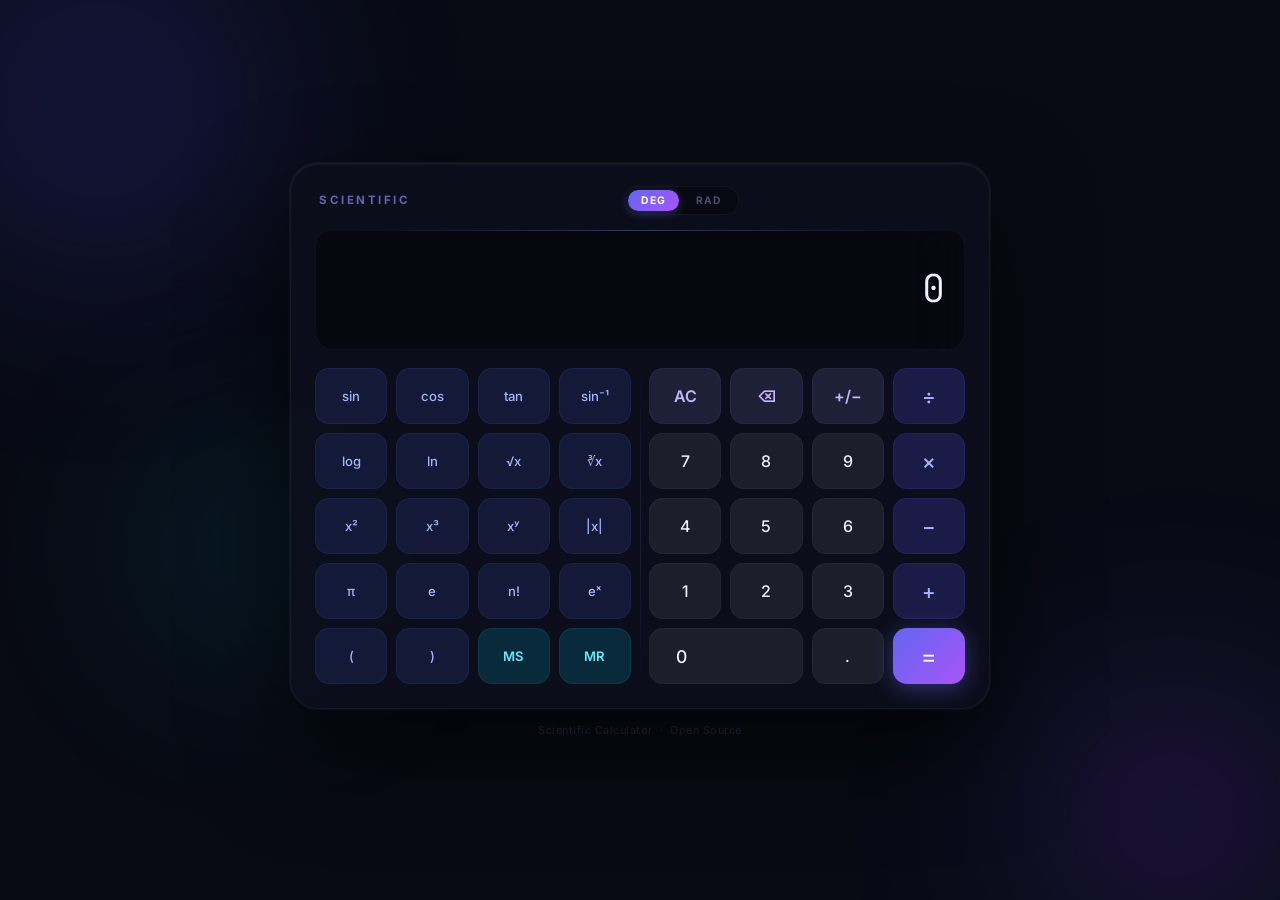
==== calculator/index.html @ 5fecb899 "feat: Implement initial scientific calculator with HTML, CSS, and JavaScript files." ====
<!DOCTYPE html>
<html lang="en">
<head>
    <meta charset="UTF-8">
    <meta name="viewport" content="width=device-width, initial-scale=1.0">
    <title>Scientific Calculator</title>
    <meta name="description" content="A modern scientific calculator built with HTML, CSS and JavaScript.">
    <link rel="preconnect" href="https://fonts.googleapis.com">
    <link href="https://fonts.googleapis.com/css2?family=Inter:wght@300;400;500;600;700&family=JetBrains+Mono:wght@300;400;500&display=swap" rel="stylesheet">
    <link rel="stylesheet" href="style.css">
</head>
<body>

    <div class="bg-orbs">
        <div class="orb orb-1"></div>
        <div class="orb orb-2"></div>
        <div class="orb orb-3"></div>
    </div>

    <div class="calculator-wrapper">
        <div class="calculator">

            <!-- Header -->
            <div class="calc-header">
                <span class="calc-title">Scientific</span>
                <div class="mode-toggle">
                    <button class="mode-btn active" id="btn-deg" onclick="setAngleMode('deg')">DEG</button>
                    <button class="mode-btn" id="btn-rad" onclick="setAngleMode('rad')">RAD</button>
                </div>
                <div class="memory-indicator" id="mem-indicator" title="Memory stored"></div>
            </div>

            <!-- Display -->
            <div class="display-section">
                <div class="history-line" id="history-line"></div>
                <div class="expression-display" id="expression">0</div>
                <div class="result-preview" id="result-preview"></div>
            </div>

            <!-- Buttons -->
            <div class="buttons-area">

                <!-- Scientific panel -->
                <div class="sci-panel">
                    <button class="btn btn-sci" onclick="insertFunc('sin(')">sin</button>
                    <button class="btn btn-sci" onclick="insertFunc('cos(')">cos</button>
                    <button class="btn btn-sci" onclick="insertFunc('tan(')">tan</button>
                    <button class="btn btn-sci" onclick="insertFunc('asin(')">sin⁻¹</button>

                    <button class="btn btn-sci" onclick="insertFunc('log10(')">log</button>
                    <button class="btn btn-sci" onclick="insertFunc('log(')">ln</button>
                    <button class="btn btn-sci" onclick="insertFunc('sqrt(')">√x</button>
                    <button class="btn btn-sci" onclick="insertFunc('cbrt(')">∛x</button>

                    <button class="btn btn-sci" onclick="appendToExpression('^2')">x²</button>
                    <button class="btn btn-sci" onclick="appendToExpression('^3')">x³</button>
                    <button class="btn btn-sci" onclick="appendToExpression('^(')">xʸ</button>
                    <button class="btn btn-sci" onclick="insertFunc('abs(')">|x|</button>

                    <button class="btn btn-sci" onclick="appendToExpression('PI')">π</button>
                    <button class="btn btn-sci" onclick="appendToExpression('E')">e</button>
                    <button class="btn btn-sci" onclick="insertFunc('fac(')">n!</button>
                    <button class="btn btn-sci" onclick="insertFunc('exp(')">eˣ</button>

                    <button class="btn btn-sci" onclick="appendToExpression('(')"> ( </button>
                    <button class="btn btn-sci" onclick="appendToExpression(')')"> ) </button>
                    <button class="btn btn-mem" id="btn-ms" onclick="memoryStore()" title="Memory Store">MS</button>
                    <button class="btn btn-mem" id="btn-mr" onclick="memoryRecall()" title="Memory Recall">MR</button>
                </div>

                <!-- Standard numpad -->
                <div class="std-panel">
                    <button class="btn btn-function" onclick="clearAll()">AC</button>
                    <button class="btn btn-function" onclick="backspace()">⌫</button>
                    <button class="btn btn-function" onclick="toggleSign()">+/−</button>
                    <button class="btn btn-operator" onclick="appendToExpression('÷')">÷</button>

                    <button class="btn btn-number" onclick="appendToExpression('7')">7</button>
                    <button class="btn btn-number" onclick="appendToExpression('8')">8</button>
                    <button class="btn btn-number" onclick="appendToExpression('9')">9</button>
                    <button class="btn btn-operator" onclick="appendToExpression('×')">×</button>

                    <button class="btn btn-number" onclick="appendToExpression('4')">4</button>
                    <button class="btn btn-number" onclick="appendToExpression('5')">5</button>
                    <button class="btn btn-number" onclick="appendToExpression('6')">6</button>
                    <button class="btn btn-operator" onclick="appendToExpression('-')">−</button>

                    <button class="btn btn-number" onclick="appendToExpression('1')">1</button>
                    <button class="btn btn-number" onclick="appendToExpression('2')">2</button>
                    <button class="btn btn-number" onclick="appendToExpression('3')">3</button>
                    <button class="btn btn-operator" onclick="appendToExpression('+')">+</button>

                    <button class="btn btn-number btn-zero" onclick="appendToExpression('0')">0</button>
                    <button class="btn btn-number" onclick="appendToExpression('.')">.</button>
                    <button class="btn btn-equals" id="btn-equals" onclick="calculate()">=</button>
                </div>

            </div><!-- /.buttons-area -->
        </div><!-- /.calculator -->

        <p class="footer-text">Scientific Calculator &nbsp;·&nbsp; Open Source</p>
    </div>

    <script src="script.js"></script>
</body>
</html>
---- calculator/style.css ----
* { margin: 0; padding: 0; box-sizing: border-box; }

:root {
    --bg-dark:       #080b14;
    --calc-bg:       rgba(12,15,28,0.92);
    --display-bg:    rgba(0,0,0,0.42);
    --btn-num-bg:    rgba(255,255,255,0.07);
    --btn-num-hover: rgba(255,255,255,0.14);
    --btn-func-bg:   rgba(100,100,160,0.22);
    --btn-func-hov:  rgba(100,100,160,0.40);
    --btn-op-bg:     rgba(88,80,236,0.22);
    --btn-op-hov:    rgba(88,80,236,0.46);
    --btn-op-act:    rgba(88,80,236,0.78);
    --btn-sci-bg:    rgba(28,38,80,0.55);
    --btn-sci-hov:   rgba(50,65,145,0.62);
    --btn-mem-bg:    rgba(10,120,145,0.28);
    --btn-mem-hov:   rgba(15,185,210,0.38);
    --eq-start:      #6366f1;
    --eq-end:        #a855f7;
    --text-primary:  #eef0ff;
    --text-sec:      rgba(180,192,245,0.42);
    --text-sci:      #a5b4fc;
    --text-mem:      #67e8f9;
    --border:        rgba(255,255,255,0.05);
    --gap:           9px;
    --r-btn:         14px;
    --r-calc:        28px;
}

body {
    font-family: 'Inter', sans-serif;
    background: var(--bg-dark);
    min-height: 100vh;
    display: flex;
    align-items: center;
    justify-content: center;
    overflow: hidden;
}

/* ── Orbs ─────────────────────── */
.bg-orbs { position: fixed; inset: 0; z-index: 0; pointer-events: none; }
.orb {
    position: absolute; border-radius: 50%;
    filter: blur(95px); opacity: 0.28;
    animation: floatOrb 13s ease-in-out infinite alternate;
}
.orb-1 { width:520px;height:520px; background:radial-gradient(circle,#4f46e5,transparent 70%); top:-160px;left:-160px; }
.orb-2 { width:430px;height:430px; background:radial-gradient(circle,#7c3aed,transparent 70%); bottom:-130px;right:-110px; animation-delay:-4s; }
.orb-3 { width:310px;height:310px; background:radial-gradient(circle,#0891b2,transparent 70%); bottom:22%;left:8%; animation-delay:-8s; }
@keyframes floatOrb {
    from { transform:translate(0,0) scale(1); }
    to   { transform:translate(24px,-24px) scale(1.09); }
}

/* ── Wrapper ──────────────────── */
.calculator-wrapper {
    position:relative; z-index:1;
    display:flex; flex-direction:column; align-items:center; gap:14px;
}
.calculator {
    width:700px;
    background: var(--calc-bg);
    border:1px solid var(--border);
    border-radius: var(--r-calc);
    padding:22px 24px 24px;
    backdrop-filter:blur(40px);
    box-shadow:
        0 40px 100px rgba(0,0,0,0.65),
        0 0 0 1px var(--border),
        inset 0 1px 0 rgba(255,255,255,0.045);
    transition: box-shadow .4s ease;
}
.calculator:hover {
    box-shadow:
        0 50px 120px rgba(0,0,0,0.72),
        0 0 90px rgba(99,102,241,0.11),
        0 0 0 1px rgba(99,102,241,0.19),
        inset 0 1px 0 rgba(255,255,255,0.07);
}

/* ── Header ───────────────────── */
.calc-header {
    display:flex; align-items:center; justify-content:space-between;
    margin-bottom:14px; padding:0 4px;
}
.calc-title {
    font-size:.72rem; font-weight:700; letter-spacing:2.5px;
    text-transform:uppercase; color:#818cf8; opacity:.7;
}
.mode-toggle {
    display:flex; gap:4px; background:rgba(0,0,0,0.36);
    border-radius:20px; padding:3px; border:1px solid var(--border);
}
.mode-btn {
    font-family:'Inter',sans-serif; font-size:.65rem; font-weight:700;
    letter-spacing:1px; padding:4px 13px; border:none; border-radius:16px;
    cursor:pointer; background:transparent; color:rgba(180,192,255,0.38);
    transition:all .2s ease;
}
.mode-btn.active {
    background:linear-gradient(135deg,var(--eq-start),var(--eq-end));
    color:#fff; box-shadow:0 2px 10px rgba(99,102,241,0.42);
}
.memory-indicator {
    width:8px; height:8px; border-radius:50%;
    background:#22d3ee; box-shadow:0 0 8px #22d3ee;
    opacity:0; transition:opacity .3s ease;
}
.memory-indicator.active { opacity:1; }

/* ── Display ──────────────────── */
.display-section {
    background:var(--display-bg);
    border-radius:18px; padding:16px 20px 14px;
    margin-bottom:18px; min-height:116px;
    display:flex; flex-direction:column;
    justify-content:flex-end; align-items:flex-end;
    border:1px solid rgba(255,255,255,0.035);
    position:relative; overflow:hidden;
}
.display-section::before {
    content:''; position:absolute;
    top:0; left:0; right:0; height:1px;
    background:linear-gradient(90deg,transparent,rgba(130,140,255,0.35),transparent);
}
.history-line {
    font-family:'JetBrains Mono',monospace; font-size:.76rem;
    color:var(--text-sec); min-height:18px; margin-bottom:4px;
    max-width:100%; text-align:right;
    overflow:hidden; text-overflow:ellipsis; white-space:nowrap;
}
.expression-display {
    font-family:'JetBrains Mono',monospace; font-size:2.4rem;
    font-weight:300; color:var(--text-primary);
    letter-spacing:-1px; word-break:break-all;
    text-align:right; line-height:1.1;
    transition:font-size .15s ease; max-width:100%;
}
.expression-display.sm  { font-size:1.8rem; }
.expression-display.xs  { font-size:1.3rem; }
.expression-display.xxs { font-size:1rem; }
.expression-display.error { color:#f87171; font-size:1rem; }
.result-preview {
    font-family:'JetBrains Mono',monospace; font-size:.95rem;
    color:var(--text-sec); min-height:20px; margin-top:5px;
    transition:all .2s;
}

/* ── Two-panel grid ───────────── */
.buttons-area {
    display:grid; grid-template-columns:1fr 1fr; gap:18px;
    position:relative;
}
.buttons-area::after {
    content:''; position:absolute;
    left:50%; top:0; bottom:0; width:1px;
    background:linear-gradient(to bottom,transparent,rgba(130,140,255,0.14),transparent);
    pointer-events:none;
}

/* sci & std grids */
.sci-panel, .std-panel {
    display:grid; grid-template-columns:repeat(4,1fr); gap:var(--gap);
}

/* ── Base button ──────────────── */
.btn {
    height:56px; border:none; border-radius:var(--r-btn);
    font-family:'Inter',sans-serif; font-size:1rem; font-weight:500;
    cursor:pointer; outline:none; position:relative; overflow:hidden;
    transition:all .13s cubic-bezier(.4,0,.2,1);
    border:1px solid rgba(255,255,255,0.04);
    user-select:none; -webkit-tap-highlight-color:transparent;
}
.btn::after {
    content:''; position:absolute; inset:0;
    background:radial-gradient(circle at center,rgba(255,255,255,0.18) 0%,transparent 66%);
    opacity:0; transition:opacity .15s;
}
.btn:active::after { opacity:1; }
.btn:active  { transform:scale(0.9); }
.btn:hover   { transform:translateY(-1px); }

/* number */
.btn-number { background:var(--btn-num-bg); color:var(--text-primary); }
.btn-number:hover { background:var(--btn-num-hover); box-shadow:0 4px 18px rgba(0,0,0,0.3); }

/* function (AC ⌫ +/-) */
.btn-function { background:var(--btn-func-bg); color:#c4b5fd; font-weight:600; }
.btn-function:hover { background:var(--btn-func-hov); }

/* operator */
.btn-operator { background:var(--btn-op-bg); color:#a5b4fc; font-size:1.3rem; border-color:rgba(88,80,236,0.15); }
.btn-operator:hover { background:var(--btn-op-hov); color:#e0e7ff; box-shadow:0 4px 18px rgba(88,80,236,0.2); }
.btn-operator.active { background:var(--btn-op-act); color:#fff; box-shadow:0 0 16px rgba(99,102,241,0.46); }

/* scientific */
.btn-sci { background:var(--btn-sci-bg); color:var(--text-sci); font-size:.82rem; border-color:rgba(80,100,200,0.12); }
.btn-sci:hover { background:var(--btn-sci-hov); color:#dde4ff; box-shadow:0 4px 16px rgba(60,80,200,0.24); }

/* memory */
.btn-mem { background:var(--btn-mem-bg); color:var(--text-mem); font-size:.82rem; font-weight:600; letter-spacing:.5px; border-color:rgba(0,185,215,0.12); }
.btn-mem:hover { background:var(--btn-mem-hov); box-shadow:0 4px 16px rgba(0,185,220,0.22); }

/* zero wide */
.btn-zero { grid-column:span 2; text-align:left; padding-left:26px; font-size:1.1rem; }

/* equals */
.btn-equals {
    background:linear-gradient(135deg,var(--eq-start),var(--eq-end));
    color:#fff; font-size:1.5rem; font-weight:400; border:none;
    box-shadow:0 4px 22px rgba(99,102,241,0.42);
}
.btn-equals:hover {
    background:linear-gradient(135deg,#818cf8,#c084fc);
    box-shadow:0 6px 30px rgba(99,102,241,0.62); transform:translateY(-2px);
}
.btn-equals:active { transform:scale(0.92); }

/* ── Footer ───────────────────── */
.footer-text { color:rgba(120,130,200,0.28); font-size:.68rem; letter-spacing:.5px; }

/* ── Ripple ───────────────────── */
.ripple {
    position:absolute; border-radius:50%;
    background:rgba(255,255,255,0.22); width:56px; height:56px;
    pointer-events:none; margin-left:-28px; margin-top:-28px;
    animation:rippleAnim .52s ease-out forwards; transform-origin:center;
}
@keyframes rippleAnim { from{transform:scale(0);opacity:.6} to{transform:scale(3.6);opacity:0} }

/* ── Animations ───────────────── */
@keyframes shake {
    0%,100%{transform:translateX(0)} 20%{transform:translateX(-8px)}
    40%{transform:translateX(8px)}   60%{transform:translateX(-5px)}
    80%{transform:translateX(5px)}
}
.shake { animation:shake .4s ease; }

@keyframes popIn {
    0%  {transform:scale(.93);opacity:.6}
    60% {transform:scale(1.05)}
    100%{transform:scale(1);opacity:1}
}
.pop { animation:popIn .28s cubic-bezier(.34,1.56,.64,1); }

/* ── Responsive ───────────────── */
@media (max-width:740px) {
    .calculator { width:100vw; border-radius:0; padding:14px; }
    .btn { height:50px; }
    .btn-sci { font-size:.76rem; }
    .expression-display { font-size:2rem; }
}
@media (max-width:520px) {
    .buttons-area { grid-template-columns:1fr; }
    .buttons-area::after { display:none; }
}
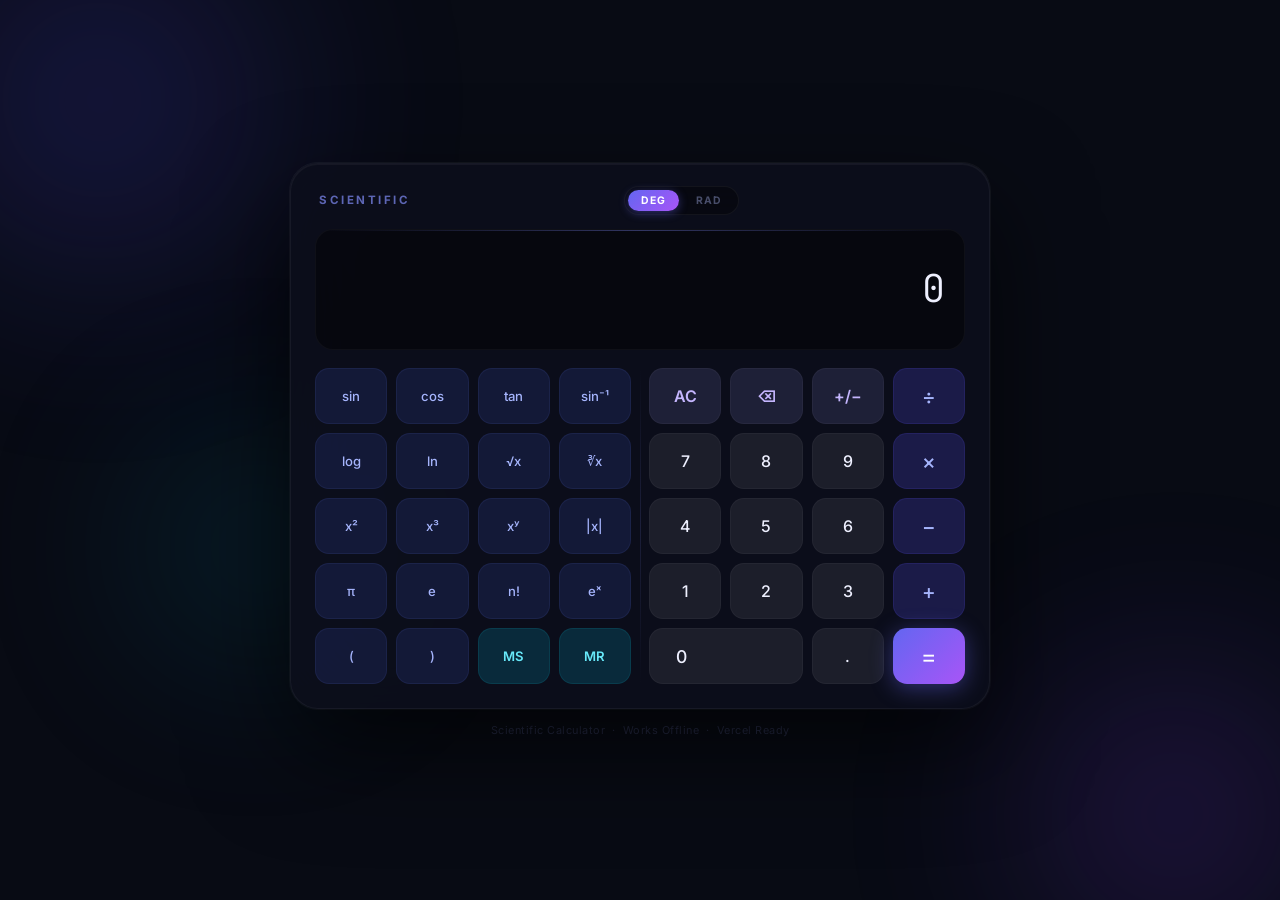
==== commit c4f7ceef: "feat: Add scientific calculator application with HTML, CSS, and JavaScript structure." ====
--- a/calculator/index.html
+++ b/calculator/index.html
@@ -1,106 +1,438 @@
 <!DOCTYPE html>
 <html lang="en">
 <head>
-    <meta charset="UTF-8">
-    <meta name="viewport" content="width=device-width, initial-scale=1.0">
-    <title>Scientific Calculator</title>
-    <meta name="description" content="A modern scientific calculator built with HTML, CSS and JavaScript.">
-    <link rel="preconnect" href="https://fonts.googleapis.com">
-    <link href="https://fonts.googleapis.com/css2?family=Inter:wght@300;400;500;600;700&family=JetBrains+Mono:wght@300;400;500&display=swap" rel="stylesheet">
-    <link rel="stylesheet" href="style.css">
+<meta charset="UTF-8">
+<meta name="viewport" content="width=device-width, initial-scale=1.0">
+<title>Scientific Calculator</title>
+<meta name="description" content="Modern scientific calculator — HTML, CSS, JavaScript.">
+<link rel="preconnect" href="https://fonts.googleapis.com">
+<link href="https://fonts.googleapis.com/css2?family=Inter:wght@300;400;500;600;700&family=JetBrains+Mono:wght@300;400;500&display=swap" rel="stylesheet">
+<style>
+*{margin:0;padding:0;box-sizing:border-box}
+:root{
+  --bg:#080b14;--calc:#0c0f1cec;--disp:rgba(0,0,0,.42);
+  --n-bg:rgba(255,255,255,.07);--n-hov:rgba(255,255,255,.14);
+  --f-bg:rgba(100,100,160,.22);--f-hov:rgba(100,100,160,.40);
+  --op-bg:rgba(88,80,236,.22);--op-hov:rgba(88,80,236,.46);--op-act:rgba(88,80,236,.78);
+  --s-bg:rgba(28,38,80,.55);--s-hov:rgba(50,65,145,.62);
+  --m-bg:rgba(10,120,145,.28);--m-hov:rgba(15,185,210,.38);
+  --eq1:#6366f1;--eq2:#a855f7;
+  --tx:#eef0ff;--tx2:rgba(180,192,245,.42);--ts:#a5b4fc;--tm:#67e8f9;
+  --bd:rgba(255,255,255,.05);--gap:9px;--rb:14px;--rc:28px
+}
+body{font-family:'Inter',sans-serif;background:var(--bg);min-height:100vh;
+  display:flex;align-items:center;justify-content:center;overflow:hidden}
+
+/* orbs */
+.bg-orbs{position:fixed;inset:0;z-index:0;pointer-events:none}
+.orb{position:absolute;border-radius:50%;filter:blur(95px);opacity:.28;
+  animation:floatOrb 13s ease-in-out infinite alternate}
+.orb-1{width:520px;height:520px;background:radial-gradient(circle,#4f46e5,transparent 70%);top:-160px;left:-160px}
+.orb-2{width:430px;height:430px;background:radial-gradient(circle,#7c3aed,transparent 70%);bottom:-130px;right:-110px;animation-delay:-4s}
+.orb-3{width:310px;height:310px;background:radial-gradient(circle,#0891b2,transparent 70%);bottom:22%;left:8%;animation-delay:-8s}
+@keyframes floatOrb{from{transform:translate(0,0)scale(1)}to{transform:translate(24px,-24px)scale(1.09)}}
+
+/* wrapper */
+.calc-wrap{position:relative;z-index:1;display:flex;flex-direction:column;align-items:center;gap:14px}
+.calculator{
+  width:700px;background:var(--calc);border:1px solid var(--bd);border-radius:var(--rc);
+  padding:22px 24px 24px;backdrop-filter:blur(40px);
+  box-shadow:0 40px 100px rgba(0,0,0,.65),0 0 0 1px var(--bd),inset 0 1px 0 rgba(255,255,255,.045);
+  transition:box-shadow .4s ease
+}
+.calculator:hover{
+  box-shadow:0 50px 120px rgba(0,0,0,.72),0 0 90px rgba(99,102,241,.11),
+             0 0 0 1px rgba(99,102,241,.19),inset 0 1px 0 rgba(255,255,255,.07)
+}
+
+/* header */
+.calc-hdr{display:flex;align-items:center;justify-content:space-between;margin-bottom:14px;padding:0 4px}
+.calc-title{font-size:.72rem;font-weight:700;letter-spacing:2.5px;text-transform:uppercase;color:#818cf8;opacity:.7}
+.mode-toggle{display:flex;gap:4px;background:rgba(0,0,0,.36);border-radius:20px;padding:3px;border:1px solid var(--bd)}
+.mode-btn{font-family:'Inter',sans-serif;font-size:.65rem;font-weight:700;letter-spacing:1px;
+  padding:4px 13px;border:none;border-radius:16px;cursor:pointer;
+  background:transparent;color:rgba(180,192,255,.38);transition:all .2s}
+.mode-btn.active{background:linear-gradient(135deg,var(--eq1),var(--eq2));color:#fff;box-shadow:0 2px 10px rgba(99,102,241,.42)}
+.mem-dot{width:8px;height:8px;border-radius:50%;background:#22d3ee;box-shadow:0 0 8px #22d3ee;opacity:0;transition:opacity .3s}
+.mem-dot.on{opacity:1}
+
+/* display */
+.display{
+  background:var(--disp);border-radius:18px;padding:16px 20px 14px;
+  margin-bottom:18px;min-height:116px;display:flex;flex-direction:column;
+  justify-content:flex-end;align-items:flex-end;
+  border:1px solid rgba(255,255,255,.035);position:relative;overflow:hidden
+}
+.display::before{content:'';position:absolute;top:0;left:0;right:0;height:1px;
+  background:linear-gradient(90deg,transparent,rgba(130,140,255,.35),transparent)}
+.hist{font-family:'JetBrains Mono',monospace;font-size:.76rem;color:var(--tx2);
+  min-height:18px;margin-bottom:4px;text-align:right;overflow:hidden;text-overflow:ellipsis;white-space:nowrap}
+.expr{font-family:'JetBrains Mono',monospace;font-size:2.4rem;font-weight:300;color:var(--tx);
+  letter-spacing:-1px;word-break:break-all;text-align:right;line-height:1.1;
+  transition:font-size .15s;max-width:100%}
+.expr.sm{font-size:1.8rem}.expr.xs{font-size:1.3rem}.expr.xxs{font-size:1rem}
+.expr.err{color:#f87171;font-size:1rem}
+.preview{font-family:'JetBrains Mono',monospace;font-size:.95rem;color:var(--tx2);min-height:20px;margin-top:5px;transition:all .2s}
+
+/* button grid */
+.btn-area{display:grid;grid-template-columns:1fr 1fr;gap:18px;position:relative}
+.btn-area::after{content:'';position:absolute;left:50%;top:0;bottom:0;width:1px;
+  background:linear-gradient(to bottom,transparent,rgba(130,140,255,.14),transparent);pointer-events:none}
+.sci-panel,.std-panel{display:grid;grid-template-columns:repeat(4,1fr);gap:var(--gap)}
+
+/* buttons */
+.btn{
+  height:56px;border:none;border-radius:var(--rb);font-family:'Inter',sans-serif;
+  font-size:1rem;font-weight:500;cursor:pointer;outline:none;
+  position:relative;overflow:hidden;
+  transition:all .13s cubic-bezier(.4,0,.2,1);
+  border:1px solid rgba(255,255,255,.04);user-select:none
+}
+.btn::after{content:'';position:absolute;inset:0;
+  background:radial-gradient(circle at center,rgba(255,255,255,.18) 0%,transparent 66%);
+  opacity:0;transition:opacity .15s}
+.btn:active::after{opacity:1}
+.btn:active{transform:scale(.9)}.btn:hover{transform:translateY(-1px)}
+
+.btn-n{background:var(--n-bg);color:var(--tx)}
+.btn-n:hover{background:var(--n-hov);box-shadow:0 4px 18px rgba(0,0,0,.3)}
+.btn-f{background:var(--f-bg);color:#c4b5fd;font-weight:600}
+.btn-f:hover{background:var(--f-hov)}
+.btn-op{background:var(--op-bg);color:#a5b4fc;font-size:1.3rem;border-color:rgba(88,80,236,.15)}
+.btn-op:hover{background:var(--op-hov);color:#e0e7ff;box-shadow:0 4px 18px rgba(88,80,236,.2)}
+.btn-op.active{background:var(--op-act);color:#fff;box-shadow:0 0 16px rgba(99,102,241,.46)}
+.btn-s{background:var(--s-bg);color:var(--ts);font-size:.82rem;border-color:rgba(80,100,200,.12)}
+.btn-s:hover{background:var(--s-hov);color:#dde4ff;box-shadow:0 4px 16px rgba(60,80,200,.24)}
+.btn-m{background:var(--m-bg);color:var(--tm);font-size:.82rem;font-weight:600;letter-spacing:.5px;border-color:rgba(0,185,215,.12)}
+.btn-m:hover{background:var(--m-hov);box-shadow:0 4px 16px rgba(0,185,220,.22)}
+.btn-zero{grid-column:span 2;text-align:left;padding-left:26px;font-size:1.1rem}
+.btn-eq{
+  background:linear-gradient(135deg,var(--eq1),var(--eq2));color:#fff;
+  font-size:1.5rem;font-weight:400;border:none;
+  box-shadow:0 4px 22px rgba(99,102,241,.42)
+}
+.btn-eq:hover{background:linear-gradient(135deg,#818cf8,#c084fc);
+  box-shadow:0 6px 30px rgba(99,102,241,.62);transform:translateY(-2px)}
+.btn-eq:active{transform:scale(.92)}
+
+/* footer */
+.footer{color:rgba(120,130,200,.28);font-size:.68rem;letter-spacing:.5px}
+
+/* ripple */
+.ripple{position:absolute;border-radius:50%;background:rgba(255,255,255,.22);
+  width:56px;height:56px;pointer-events:none;margin-left:-28px;margin-top:-28px;
+  animation:rpl .52s ease-out forwards;transform-origin:center}
+@keyframes rpl{from{transform:scale(0);opacity:.6}to{transform:scale(3.6);opacity:0}}
+
+/* animations */
+@keyframes shake{0%,100%{transform:translateX(0)}20%{transform:translateX(-8px)}
+  40%{transform:translateX(8px)}60%{transform:translateX(-5px)}80%{transform:translateX(5px)}}
+.shake{animation:shake .4s ease}
+@keyframes popIn{0%{transform:scale(.93);opacity:.6}60%{transform:scale(1.05)}100%{transform:scale(1);opacity:1}}
+.pop{animation:popIn .28s cubic-bezier(.34,1.56,.64,1)}
+
+/* responsive */
+@media(max-width:740px){
+  .calculator{width:100vw;border-radius:0;padding:14px}
+  .btn{height:50px}.btn-s{font-size:.76rem}.expr{font-size:2rem}
+}
+@media(max-width:520px){
+  .btn-area{grid-template-columns:1fr}.btn-area::after{display:none}
+}
+</style>
 </head>
 <body>
 
-    <div class="bg-orbs">
-        <div class="orb orb-1"></div>
-        <div class="orb orb-2"></div>
-        <div class="orb orb-3"></div>
+<div class="bg-orbs">
+  <div class="orb orb-1"></div>
+  <div class="orb orb-2"></div>
+  <div class="orb orb-3"></div>
+</div>
+
+<div class="calc-wrap">
+  <div class="calculator">
+
+    <!-- header -->
+    <div class="calc-hdr">
+      <span class="calc-title">Scientific</span>
+      <div class="mode-toggle">
+        <button class="mode-btn active" id="btn-deg" onclick="setMode('deg')">DEG</button>
+        <button class="mode-btn"        id="btn-rad" onclick="setMode('rad')">RAD</button>
+      </div>
+      <div class="mem-dot" id="mem-dot"></div>
     </div>
 
-    <div class="calculator-wrapper">
-        <div class="calculator">
-
-            <!-- Header -->
-            <div class="calc-header">
-                <span class="calc-title">Scientific</span>
-                <div class="mode-toggle">
-                    <button class="mode-btn active" id="btn-deg" onclick="setAngleMode('deg')">DEG</button>
-                    <button class="mode-btn" id="btn-rad" onclick="setAngleMode('rad')">RAD</button>
-                </div>
-                <div class="memory-indicator" id="mem-indicator" title="Memory stored"></div>
-            </div>
-
-            <!-- Display -->
-            <div class="display-section">
-                <div class="history-line" id="history-line"></div>
-                <div class="expression-display" id="expression">0</div>
-                <div class="result-preview" id="result-preview"></div>
-            </div>
-
-            <!-- Buttons -->
-            <div class="buttons-area">
-
-                <!-- Scientific panel -->
-                <div class="sci-panel">
-                    <button class="btn btn-sci" onclick="insertFunc('sin(')">sin</button>
-                    <button class="btn btn-sci" onclick="insertFunc('cos(')">cos</button>
-                    <button class="btn btn-sci" onclick="insertFunc('tan(')">tan</button>
-                    <button class="btn btn-sci" onclick="insertFunc('asin(')">sin⁻¹</button>
-
-                    <button class="btn btn-sci" onclick="insertFunc('log10(')">log</button>
-                    <button class="btn btn-sci" onclick="insertFunc('log(')">ln</button>
-                    <button class="btn btn-sci" onclick="insertFunc('sqrt(')">√x</button>
-                    <button class="btn btn-sci" onclick="insertFunc('cbrt(')">∛x</button>
-
-                    <button class="btn btn-sci" onclick="appendToExpression('^2')">x²</button>
-                    <button class="btn btn-sci" onclick="appendToExpression('^3')">x³</button>
-                    <button class="btn btn-sci" onclick="appendToExpression('^(')">xʸ</button>
-                    <button class="btn btn-sci" onclick="insertFunc('abs(')">|x|</button>
-
-                    <button class="btn btn-sci" onclick="appendToExpression('PI')">π</button>
-                    <button class="btn btn-sci" onclick="appendToExpression('E')">e</button>
-                    <button class="btn btn-sci" onclick="insertFunc('fac(')">n!</button>
-                    <button class="btn btn-sci" onclick="insertFunc('exp(')">eˣ</button>
-
-                    <button class="btn btn-sci" onclick="appendToExpression('(')"> ( </button>
-                    <button class="btn btn-sci" onclick="appendToExpression(')')"> ) </button>
-                    <button class="btn btn-mem" id="btn-ms" onclick="memoryStore()" title="Memory Store">MS</button>
-                    <button class="btn btn-mem" id="btn-mr" onclick="memoryRecall()" title="Memory Recall">MR</button>
-                </div>
-
-                <!-- Standard numpad -->
-                <div class="std-panel">
-                    <button class="btn btn-function" onclick="clearAll()">AC</button>
-                    <button class="btn btn-function" onclick="backspace()">⌫</button>
-                    <button class="btn btn-function" onclick="toggleSign()">+/−</button>
-                    <button class="btn btn-operator" onclick="appendToExpression('÷')">÷</button>
-
-                    <button class="btn btn-number" onclick="appendToExpression('7')">7</button>
-                    <button class="btn btn-number" onclick="appendToExpression('8')">8</button>
-                    <button class="btn btn-number" onclick="appendToExpression('9')">9</button>
-                    <button class="btn btn-operator" onclick="appendToExpression('×')">×</button>
-
-                    <button class="btn btn-number" onclick="appendToExpression('4')">4</button>
-                    <button class="btn btn-number" onclick="appendToExpression('5')">5</button>
-                    <button class="btn btn-number" onclick="appendToExpression('6')">6</button>
-                    <button class="btn btn-operator" onclick="appendToExpression('-')">−</button>
-
-                    <button class="btn btn-number" onclick="appendToExpression('1')">1</button>
-                    <button class="btn btn-number" onclick="appendToExpression('2')">2</button>
-                    <button class="btn btn-number" onclick="appendToExpression('3')">3</button>
-                    <button class="btn btn-operator" onclick="appendToExpression('+')">+</button>
-
-                    <button class="btn btn-number btn-zero" onclick="appendToExpression('0')">0</button>
-                    <button class="btn btn-number" onclick="appendToExpression('.')">.</button>
-                    <button class="btn btn-equals" id="btn-equals" onclick="calculate()">=</button>
-                </div>
-
-            </div><!-- /.buttons-area -->
-        </div><!-- /.calculator -->
-
-        <p class="footer-text">Scientific Calculator &nbsp;·&nbsp; Open Source</p>
+    <!-- display -->
+    <div class="display">
+      <div class="hist"    id="hist"></div>
+      <div class="expr"    id="expr">0</div>
+      <div class="preview" id="preview"></div>
     </div>
 
-    <script src="script.js"></script>
+    <!-- buttons -->
+    <div class="btn-area">
+
+      <!-- scientific panel -->
+      <div class="sci-panel">
+        <button class="btn btn-s" onclick="ins('sin(')">sin</button>
+        <button class="btn btn-s" onclick="ins('cos(')">cos</button>
+        <button class="btn btn-s" onclick="ins('tan(')">tan</button>
+        <button class="btn btn-s" onclick="ins('asin(')">sin⁻¹</button>
+
+        <button class="btn btn-s" onclick="ins('log10(')">log</button>
+        <button class="btn btn-s" onclick="ins('ln(')">ln</button>
+        <button class="btn btn-s" onclick="ins('sqrt(')">√x</button>
+        <button class="btn btn-s" onclick="ins('cbrt(')">∛x</button>
+
+        <button class="btn btn-s" onclick="app('^2')">x²</button>
+        <button class="btn btn-s" onclick="app('^3')">x³</button>
+        <button class="btn btn-s" onclick="app('^(')">xʸ</button>
+        <button class="btn btn-s" onclick="ins('abs(')">|x|</button>
+
+        <button class="btn btn-s" onclick="app('π')">π</button>
+        <button class="btn btn-s" onclick="app('e')">e</button>
+        <button class="btn btn-s" onclick="ins('fac(')">n!</button>
+        <button class="btn btn-s" onclick="ins('exp(')">eˣ</button>
+
+        <button class="btn btn-s" onclick="app('(')"> ( </button>
+        <button class="btn btn-s" onclick="app(')')"> ) </button>
+        <button class="btn btn-m" onclick="mStore()">MS</button>
+        <button class="btn btn-m" onclick="mRecall()">MR</button>
+      </div>
+
+      <!-- numpad -->
+      <div class="std-panel">
+        <button class="btn btn-f"  onclick="clearAll()">AC</button>
+        <button class="btn btn-f"  onclick="del()">⌫</button>
+        <button class="btn btn-f"  onclick="negate()">+/−</button>
+        <button class="btn btn-op" onclick="app('÷')">÷</button>
+
+        <button class="btn btn-n" onclick="app('7')">7</button>
+        <button class="btn btn-n" onclick="app('8')">8</button>
+        <button class="btn btn-n" onclick="app('9')">9</button>
+        <button class="btn btn-op" onclick="app('×')">×</button>
+
+        <button class="btn btn-n" onclick="app('4')">4</button>
+        <button class="btn btn-n" onclick="app('5')">5</button>
+        <button class="btn btn-n" onclick="app('6')">6</button>
+        <button class="btn btn-op" onclick="app('-')">−</button>
+
+        <button class="btn btn-n" onclick="app('1')">1</button>
+        <button class="btn btn-n" onclick="app('2')">2</button>
+        <button class="btn btn-n" onclick="app('3')">3</button>
+        <button class="btn btn-op" onclick="app('+')">+</button>
+
+        <button class="btn btn-n btn-zero" onclick="app('0')">0</button>
+        <button class="btn btn-n" onclick="app('.')">.</button>
+        <button class="btn btn-eq" id="btn-eq" onclick="calc()">=</button>
+      </div>
+    </div>
+  </div>
+  <p class="footer">Scientific Calculator &nbsp;·&nbsp; Works Offline &nbsp;·&nbsp; Vercel Ready</p>
+</div>
+
+<script>
+// ── state ──────────────────────────────────────────────────────────────────────
+let expr = '0', done = false, angle = 'deg', mem = null;
+const exEl  = document.getElementById('expr');
+const pvEl  = document.getElementById('preview');
+const hiEl  = document.getElementById('hist');
+const mdDot = document.getElementById('mem-dot');
+
+// ── math helpers ───────────────────────────────────────────────────────────────
+function toR(x){ return angle==='deg' ? x*(Math.PI/180) : x; }
+function toD(x){ return angle==='deg' ? x*(180/Math.PI) : x; }
+const mathEnv = {
+  sin:  x => Math.sin(toR(x)),
+  cos:  x => Math.cos(toR(x)),
+  tan:  x => Math.tan(toR(x)),
+  asin: x => toD(Math.asin(x)),
+  acos: x => toD(Math.acos(x)),
+  atan: x => toD(Math.atan(x)),
+  ln:   x => Math.log(x),
+  log10:x => Math.log10(x),
+  log2: x => Math.log2(x),
+  sqrt: x => Math.sqrt(x),
+  cbrt: x => Math.cbrt(x),
+  abs:  x => Math.abs(x),
+  exp:  x => Math.exp(x),
+  sinh: x => Math.sinh(x),
+  cosh: x => Math.cosh(x),
+  tanh: x => Math.tanh(x),
+  fac:  x => { x=Math.round(x); if(x<0||x>170) throw 'range'; let r=1; for(let i=2;i<=x;i++) r*=i; return r; },
+  π: Math.PI,
+  e: Math.E
+};
+
+function preprocess(s){
+  return s
+    .replace(/×/g,'*').replace(/÷/g,'/').replace(/−/g,'-')
+    .replace(/\^/g,'**')
+    .replace(/(\d)(π|e(?![a-z]))/g,'$1*$2')   // 2π → 2*π
+    .replace(/(\d+\.?\d*)%/g,'($1/100)');
+}
+
+function safeCalc(raw){
+  try{
+    const js = preprocess(raw);
+    const fn = new Function(...Object.keys(mathEnv), `"use strict";return (${js});`);
+    const v  = fn(...Object.values(mathEnv));
+    if(typeof v!=='number'||isNaN(v)) return {r:null,e:'Not a number'};
+    if(!isFinite(v)) return {r:null,e:v>0?'Infinity':'-Infinity'};
+    let r = parseFloat(v.toPrecision(12));
+    if(r===Math.trunc(r)&&Math.abs(r)<1e15) r=Math.trunc(r);
+    return {r:String(r),e:null};
+  }catch(ex){
+    return {r:null,e:'Invalid expression'};
+  }
+}
+
+// ── display ────────────────────────────────────────────────────────────────────
+function render(){
+  exEl.textContent = expr;
+  exEl.classList.remove('sm','xs','xxs','err');
+  const l=expr.length;
+  if(l>24) exEl.classList.add('xxs');
+  else if(l>18) exEl.classList.add('xs');
+  else if(l>12) exEl.classList.add('sm');
+}
+
+let pvTimer=null;
+function livePreview(){
+  clearTimeout(pvTimer);
+  pvTimer=setTimeout(()=>{
+    if(expr==='0'){pvEl.textContent='';return;}
+    const last=expr.slice(-1);
+    if('+-×÷('.includes(last)||last==='.'){pvEl.textContent='';return;}
+    const {r,e}=safeCalc(expr);
+    pvEl.textContent=(!e&&r!==expr)?'= '+r:'';
+  },120);
+}
+
+// ── append ─────────────────────────────────────────────────────────────────────
+const OPS=['+','-','×','÷'];
+function app(v){
+  ripple(event);
+  const isOp=OPS.includes(v);
+  if(done){
+    if(!isOp&&v!==')'&&!v.startsWith('^')){
+      expr=(v==='.')?'0.':v; done=false; render(); livePreview(); return;
+    }
+    done=false;
+  }
+  if(expr==='0'&&!isOp&&v!=='.'&&!v.startsWith('^')){
+    expr=v;
+  }else if(v==='.'){
+    const parts=expr.split(/[+\-×÷(]/);
+    if(parts[parts.length-1].includes('.')) return;
+    expr+='.';
+  }else if(isOp){
+    if(OPS.includes(expr.slice(-1))) expr=expr.slice(0,-1);
+    expr+=v; hlOp(v);
+  }else{
+    expr+=v;
+  }
+  render(); livePreview();
+}
+
+function ins(fn){
+  ripple(event);
+  if(done){expr=fn;done=false;}
+  else expr=(expr==='0')?fn:expr+fn;
+  render(); livePreview();
+}
+
+// ── calculate ───────────────────────────────────────────────────────────────────
+function calc(){
+  ripple(event);
+  if(!expr||expr==='0') return;
+  if(OPS.includes(expr.slice(-1))) return;
+  const {r,e}=safeCalc(expr);
+  if(e){showErr(e);}
+  else{
+    hiEl.textContent=expr+' =';
+    pvEl.textContent='';
+    expr=r; done=true; clearHL(); render(); pop();
+  }
+}
+
+// ── controls ───────────────────────────────────────────────────────────────────
+function clearAll(){
+  ripple(event);
+  expr='0';done=false;pvEl.textContent='';hiEl.textContent='';clearHL();render();
+  exEl.classList.remove('err');
+}
+function del(){
+  ripple(event);
+  if(done){expr='0';done=false;render();pvEl.textContent='';return;}
+  expr=expr.length<=1?'0':expr.slice(0,-1);
+  render();livePreview();
+}
+function negate(){
+  ripple(event);
+  if(expr==='0') return;
+  expr=expr.startsWith('-')?expr.slice(1):'-'+expr;
+  render();livePreview();
+}
+function setMode(m){
+  angle=m;
+  document.getElementById('btn-deg').classList.toggle('active',m==='deg');
+  document.getElementById('btn-rad').classList.toggle('active',m==='rad');
+}
+function mStore(){
+  ripple(event);
+  const pv=pvEl.textContent.replace('= ','');
+  const v=parseFloat(pv)||parseFloat(expr);
+  if(!isNaN(v)){mem=v;mdDot.classList.add('on');}
+}
+function mRecall(){
+  ripple(event);
+  if(mem===null) return;
+  const mv=String(mem);
+  if(done||expr==='0') expr=mv; else expr+=mv;
+  done=false; render(); livePreview();
+}
+
+// ── op highlight ────────────────────────────────────────────────────────────────
+function hlOp(op){
+  clearHL();
+  const map={'+':'+','-':'−','×':'×','÷':'÷'};
+  document.querySelectorAll('.btn-op').forEach(b=>{
+    if(b.textContent.trim()===(map[op]||op)) b.classList.add('active');
+  });
+}
+function clearHL(){ document.querySelectorAll('.btn-op').forEach(b=>b.classList.remove('active')); }
+
+// ── animations ──────────────────────────────────────────────────────────────────
+function pop(){ exEl.classList.remove('pop'); void exEl.offsetWidth; exEl.classList.add('pop'); setTimeout(()=>exEl.classList.remove('pop'),320); }
+function showErr(msg){
+  exEl.textContent=msg; exEl.classList.add('err','shake');
+  pvEl.textContent=''; expr='0'; done=false; clearHL();
+  setTimeout(()=>{exEl.classList.remove('shake','err');render();},2200);
+}
+function ripple(e){
+  const btn=e?.currentTarget||e?.target;
+  if(!btn?.classList?.contains('btn')) return;
+  const r=document.createElement('span'); r.className='ripple';
+  const rc=btn.getBoundingClientRect();
+  r.style.left=(e.clientX-rc.left)+'px'; r.style.top=(e.clientY-rc.top)+'px';
+  btn.appendChild(r); setTimeout(()=>r.remove(),560);
+}
+
+// ── keyboard ────────────────────────────────────────────────────────────────────
+document.addEventListener('keydown',e=>{
+  if(e.ctrlKey||e.metaKey||e.altKey) return;
+  const k=e.key;
+  if(k>='0'&&k<='9'){app(k);return;}
+  const m={'+':'+','-':'-','*':'×','/':'÷','.':'.','(':' (',')':")"  ,'^':'^'};
+  if(m[k]){if(k==='/') e.preventDefault(); app(m[k]);return;}
+  if(k==='Enter'||k==='=') calc();
+  else if(k==='Backspace')  del();
+  else if(k==='Escape')     clearAll();
+  else if(k==='p')          app('π');
+});
+
+render();
+</script>
 </body>
 </html>
